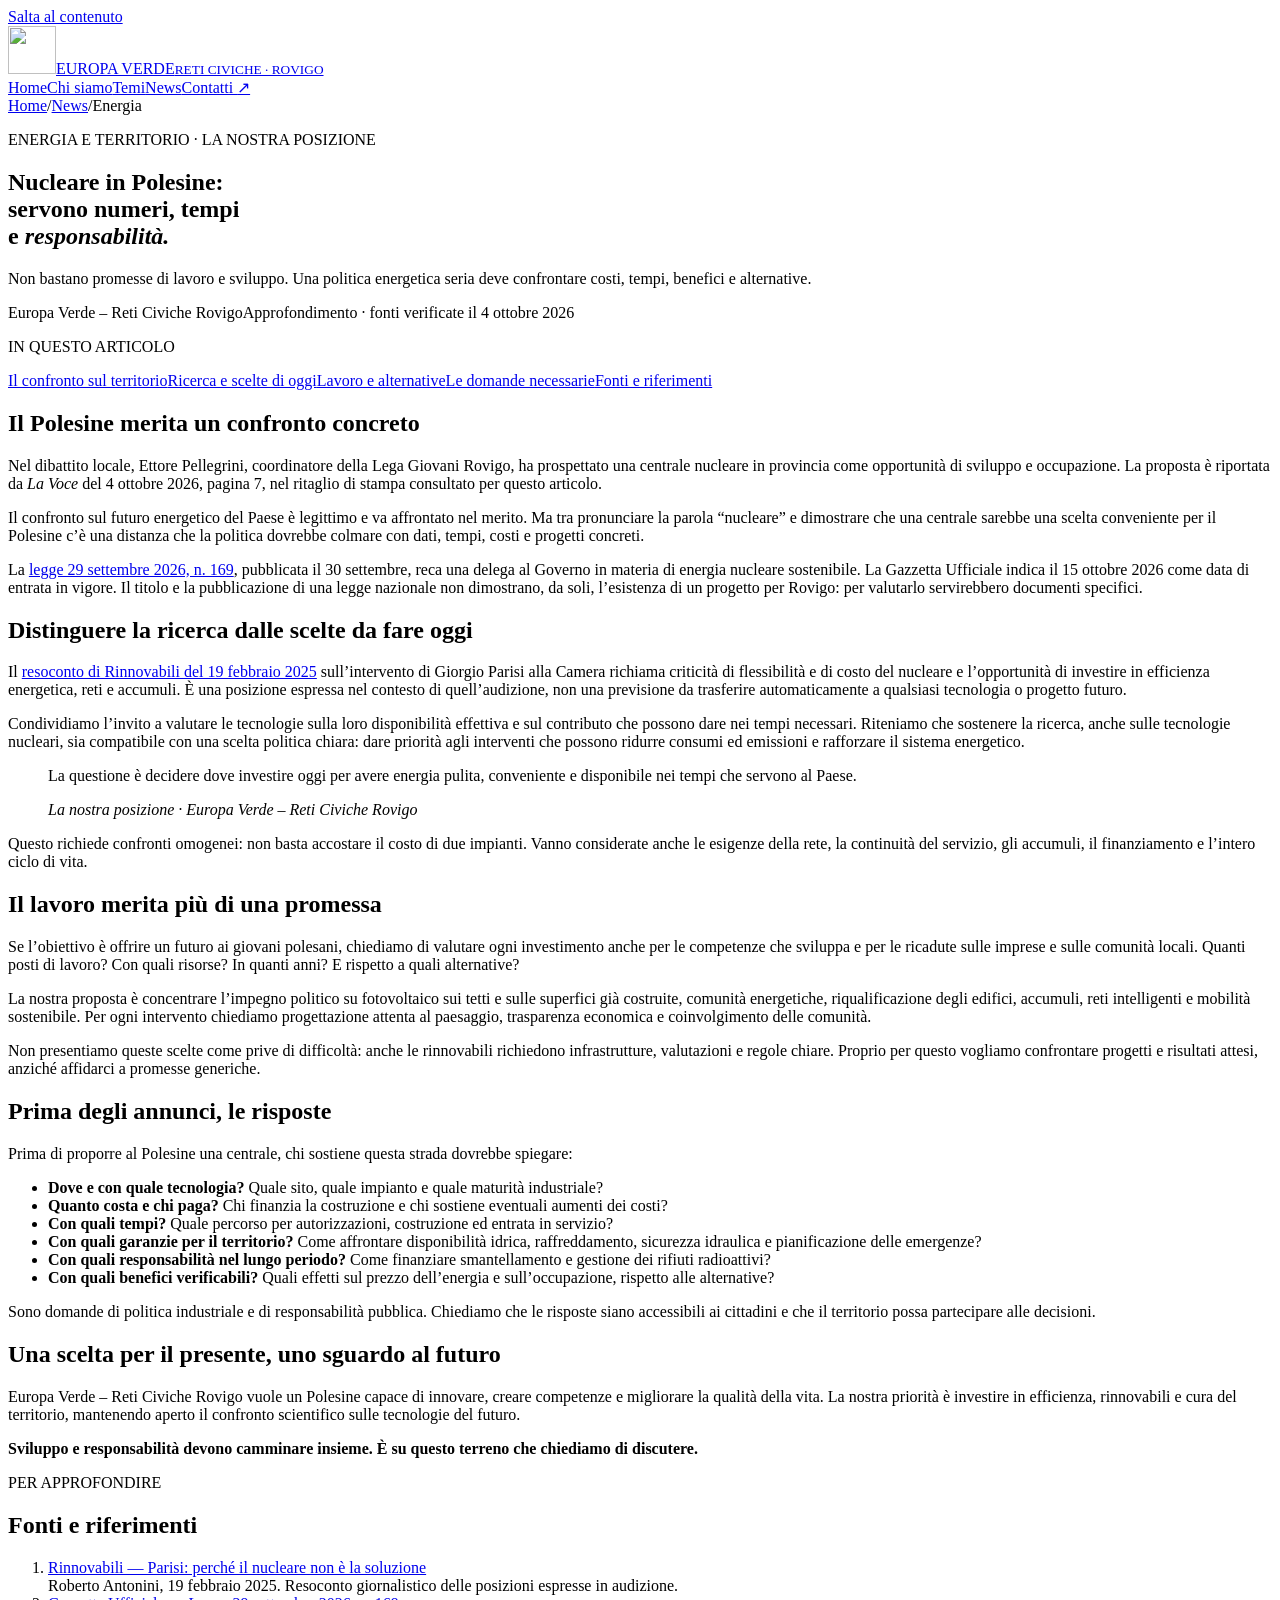
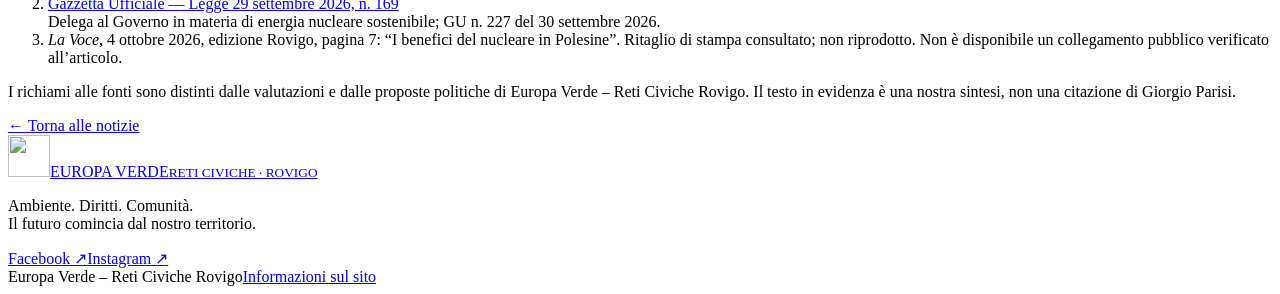
==== article-nucleare.html @ b0ae72b4 "Pubblica sito: articolo" ====
<!doctype html>
<html lang="it"><head><meta charset="utf-8"><meta name="viewport" content="width=device-width, initial-scale=1"><meta name="theme-color" content="#164f3b"><title>Nucleare in Polesine: numeri, tempi e responsabilità | Europa Verde Rovigo</title><meta name="description" content="La posizione di Europa Verde – Reti Civiche Rovigo: un confronto sul nucleare basato su costi, tempi, alternative e responsabilità, con fonti consultabili."><meta property="og:title" content="Nucleare in Polesine: numeri, tempi e responsabilità | Europa Verde Rovigo"><meta property="og:description" content="La posizione di Europa Verde – Reti Civiche Rovigo: un confronto sul nucleare basato su costi, tempi, alternative e responsabilità, con fonti consultabili."><meta property="og:locale" content="it_IT"><meta property="og:type" content="article"><link rel="icon" href="assets/img/logo-europa-verde-rovigo.jpg" type="image/jpeg"><link rel="stylesheet" href="assets/css/style.css"><script src="assets/js/main.js" defer></script></head><body><a class="skip" href="#contenuto">Salta al contenuto</a><header class="site-header"><div class="wrap header-inner"><a class="brand" href="index.html" aria-label="Europa Verde – Reti Civiche Rovigo, home"><img src="assets/img/logo-europa-verde-rovigo.jpg" width="48" height="48" alt=""><span>EUROPA VERDE<small>RETI CIVICHE · ROVIGO</small></span></a><button class="menu-toggle" type="button" aria-controls="menu" aria-expanded="false" hidden>Menu <span aria-hidden="true">☰</span></button><nav id="menu" aria-label="Navigazione principale"><a href="index.html">Home</a><a href="index.html#chi-siamo">Chi siamo</a><a href="index.html#temi">Temi</a><a href="index.html#news" aria-current="location">News</a><a class="nav-contact" href="index.html#contatti">Contatti <span aria-hidden="true">↗</span></a></nav></div></header><main id="contenuto"><div class="wrap breadcrumb"><a href="index.html">Home</a><span aria-hidden="true">/</span><a href="index.html#news">News</a><span aria-hidden="true">/</span><span>Energia</span></div><article><header class="article-header wrap"><p class="eyebrow">ENERGIA E TERRITORIO · LA NOSTRA POSIZIONE</p><h1>Nucleare in Polesine:<br> servono numeri, tempi<br> e <em>responsabilità.</em></h1><p class="lead">Non bastano promesse di lavoro e sviluppo. Una politica energetica seria deve confrontare costi, tempi, benefici e alternative.</p><div class="article-meta"><span>Europa Verde – Reti Civiche Rovigo</span><span>Approfondimento · fonti verificate il 4 ottobre 2026</span></div></header><div class="wrap article-layout"><aside class="article-aside"><p class="eyebrow">IN QUESTO ARTICOLO</p><nav aria-label="Indice dell’articolo"><a href="#confronto">Il confronto sul territorio</a><a href="#ricerca">Ricerca e scelte di oggi</a><a href="#lavoro">Lavoro e alternative</a><a href="#domande">Le domande necessarie</a><a href="#fonti">Fonti e riferimenti</a></nav><button type="button" class="copy-link" hidden>Copia link all’articolo ↗</button><p id="copy-status" class="small" role="status"></p></aside><div class="article-body"><section id="confronto"><h2>Il Polesine merita un confronto concreto</h2><p>Nel dibattito locale, Ettore Pellegrini, coordinatore della Lega Giovani Rovigo, ha prospettato una centrale nucleare in provincia come opportunità di sviluppo e occupazione. La proposta è riportata da <cite>La Voce</cite> del 4 ottobre 2026, pagina 7, nel ritaglio di stampa consultato per questo articolo.</p><p>Il confronto sul futuro energetico del Paese è legittimo e va affrontato nel merito. Ma tra pronunciare la parola “nucleare” e dimostrare che una centrale sarebbe una scelta conveniente per il Polesine c’è una distanza che la politica dovrebbe colmare con dati, tempi, costi e progetti concreti.</p><p>La <a href="https://www.gazzettaufficiale.it/eli/id/2026/09/30/26G00189/sg">legge 29 settembre 2026, n. 169</a>, pubblicata il 30 settembre, reca una delega al Governo in materia di energia nucleare sostenibile. La Gazzetta Ufficiale indica il 15 ottobre 2026 come data di entrata in vigore. Il titolo e la pubblicazione di una legge nazionale non dimostrano, da soli, l’esistenza di un progetto per Rovigo: per valutarlo servirebbero documenti specifici.</p></section><section id="ricerca"><h2>Distinguere la ricerca dalle scelte da fare oggi</h2><p>Il <a href="https://www.rinnovabili.it/mercato/politiche-e-normativa/parisi-nucleare-non-soluzione/">resoconto di Rinnovabili del 19 febbraio 2025</a> sull’intervento di Giorgio Parisi alla Camera richiama criticità di flessibilità e di costo del nucleare e l’opportunità di investire in efficienza energetica, reti e accumuli. È una posizione espressa nel contesto di quell’audizione, non una previsione da trasferire automaticamente a qualsiasi tecnologia o progetto futuro.</p><p>Condividiamo l’invito a valutare le tecnologie sulla loro disponibilità effettiva e sul contributo che possono dare nei tempi necessari. Riteniamo che sostenere la ricerca, anche sulle tecnologie nucleari, sia compatibile con una scelta politica chiara: dare priorità agli interventi che possono ridurre consumi ed emissioni e rafforzare il sistema energetico.</p><blockquote><p>La questione è decidere dove investire oggi per avere energia pulita, conveniente e disponibile nei tempi che servono al Paese.</p><cite>La nostra posizione · Europa Verde – Reti Civiche Rovigo</cite></blockquote><p>Questo richiede confronti omogenei: non basta accostare il costo di due impianti. Vanno considerate anche le esigenze della rete, la continuità del servizio, gli accumuli, il finanziamento e l’intero ciclo di vita.</p></section><section id="lavoro"><h2>Il lavoro merita più di una promessa</h2><p>Se l’obiettivo è offrire un futuro ai giovani polesani, chiediamo di valutare ogni investimento anche per le competenze che sviluppa e per le ricadute sulle imprese e sulle comunità locali. Quanti posti di lavoro? Con quali risorse? In quanti anni? E rispetto a quali alternative?</p><p>La nostra proposta è concentrare l’impegno politico su fotovoltaico sui tetti e sulle superfici già costruite, comunità energetiche, riqualificazione degli edifici, accumuli, reti intelligenti e mobilità sostenibile. Per ogni intervento chiediamo progettazione attenta al paesaggio, trasparenza economica e coinvolgimento delle comunità.</p><p>Non presentiamo queste scelte come prive di difficoltà: anche le rinnovabili richiedono infrastrutture, valutazioni e regole chiare. Proprio per questo vogliamo confrontare progetti e risultati attesi, anziché affidarci a promesse generiche.</p></section><section id="domande"><h2>Prima degli annunci, le risposte</h2><p>Prima di proporre al Polesine una centrale, chi sostiene questa strada dovrebbe spiegare:</p><ul><li><strong>Dove e con quale tecnologia?</strong> Quale sito, quale impianto e quale maturità industriale?</li><li><strong>Quanto costa e chi paga?</strong> Chi finanzia la costruzione e chi sostiene eventuali aumenti dei costi?</li><li><strong>Con quali tempi?</strong> Quale percorso per autorizzazioni, costruzione ed entrata in servizio?</li><li><strong>Con quali garanzie per il territorio?</strong> Come affrontare disponibilità idrica, raffreddamento, sicurezza idraulica e pianificazione delle emergenze?</li><li><strong>Con quali responsabilità nel lungo periodo?</strong> Come finanziare smantellamento e gestione dei rifiuti radioattivi?</li><li><strong>Con quali benefici verificabili?</strong> Quali effetti sul prezzo dell’energia e sull’occupazione, rispetto alle alternative?</li></ul><p>Sono domande di politica industriale e di responsabilità pubblica. Chiediamo che le risposte siano accessibili ai cittadini e che il territorio possa partecipare alle decisioni.</p><h2>Una scelta per il presente, uno sguardo al futuro</h2><p>Europa Verde – Reti Civiche Rovigo vuole un Polesine capace di innovare, creare competenze e migliorare la qualità della vita. La nostra priorità è investire in efficienza, rinnovabili e cura del territorio, mantenendo aperto il confronto scientifico sulle tecnologie del futuro.</p><p><strong>Sviluppo e responsabilità devono camminare insieme. È su questo terreno che chiediamo di discutere.</strong></p></section><section id="fonti" class="sources"><p class="eyebrow">PER APPROFONDIRE</p><h2>Fonti e riferimenti</h2><ol><li><a href="https://www.rinnovabili.it/mercato/politiche-e-normativa/parisi-nucleare-non-soluzione/">Rinnovabili — Parisi: perché il nucleare non è la soluzione</a><br> Roberto Antonini, 19 febbraio 2025. Resoconto giornalistico delle posizioni espresse in audizione.</li><li><a href="https://www.gazzettaufficiale.it/eli/id/2026/09/30/26G00189/sg">Gazzetta Ufficiale — Legge 29 settembre 2026, n. 169</a><br> Delega al Governo in materia di energia nucleare sostenibile; GU n. 227 del 30 settembre 2026.</li><li><cite>La Voce</cite>, 4 ottobre 2026, edizione Rovigo, pagina 7: “I benefici del nucleare in Polesine”. Ritaglio di stampa consultato; non riprodotto. Non è disponibile un collegamento pubblico verificato all’articolo.</li></ol><p class="small">I richiami alle fonti sono distinti dalle valutazioni e dalle proposte politiche di Europa Verde – Reti Civiche Rovigo. Il testo in evidenza è una nostra sintesi, non una citazione di Giorgio Parisi.</p></section><a class="text-link back-link" href="index.html#news">← Torna alle notizie</a></div></div></article></main><footer class="site-footer"><div class="wrap footer-top"><a class="brand" href="index.html"><img src="assets/img/logo-europa-verde-rovigo.jpg" width="42" height="42" alt=""><span>EUROPA VERDE<small>RETI CIVICHE · ROVIGO</small></span></a><p>Ambiente. Diritti. Comunità.<br> Il futuro comincia dal nostro territorio.</p><nav class="social-links" aria-label="Canali social"><a href="https://www.facebook.com/VerdiRetiCivichePolesine">Facebook <span aria-hidden="true">↗</span></a><a href="https://www.instagram.com/verdi_reticiviche/">Instagram <span aria-hidden="true">↗</span></a></nav></div><div class="wrap footer-bottom"><span>Europa Verde – Reti Civiche Rovigo</span><span><a href="privacy.html">Informazioni sul sito</a></span></div></footer></body></html>
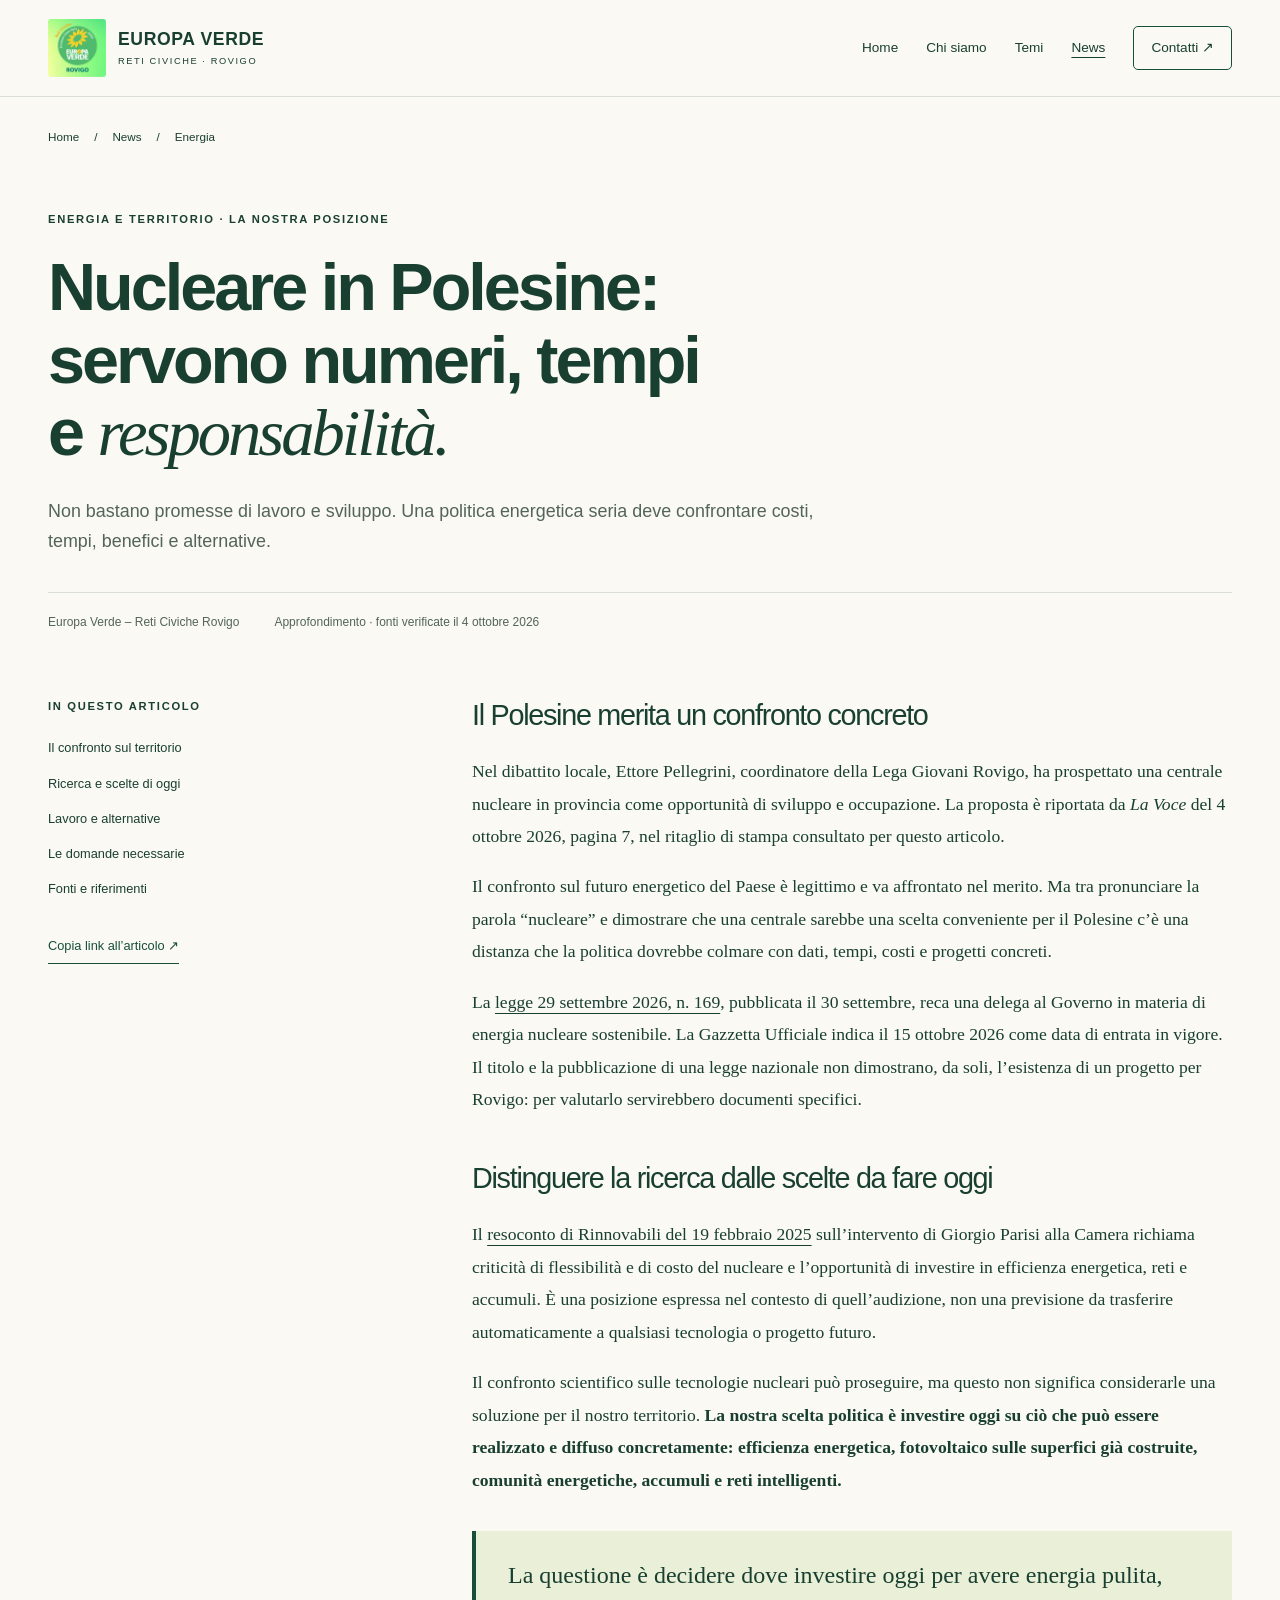
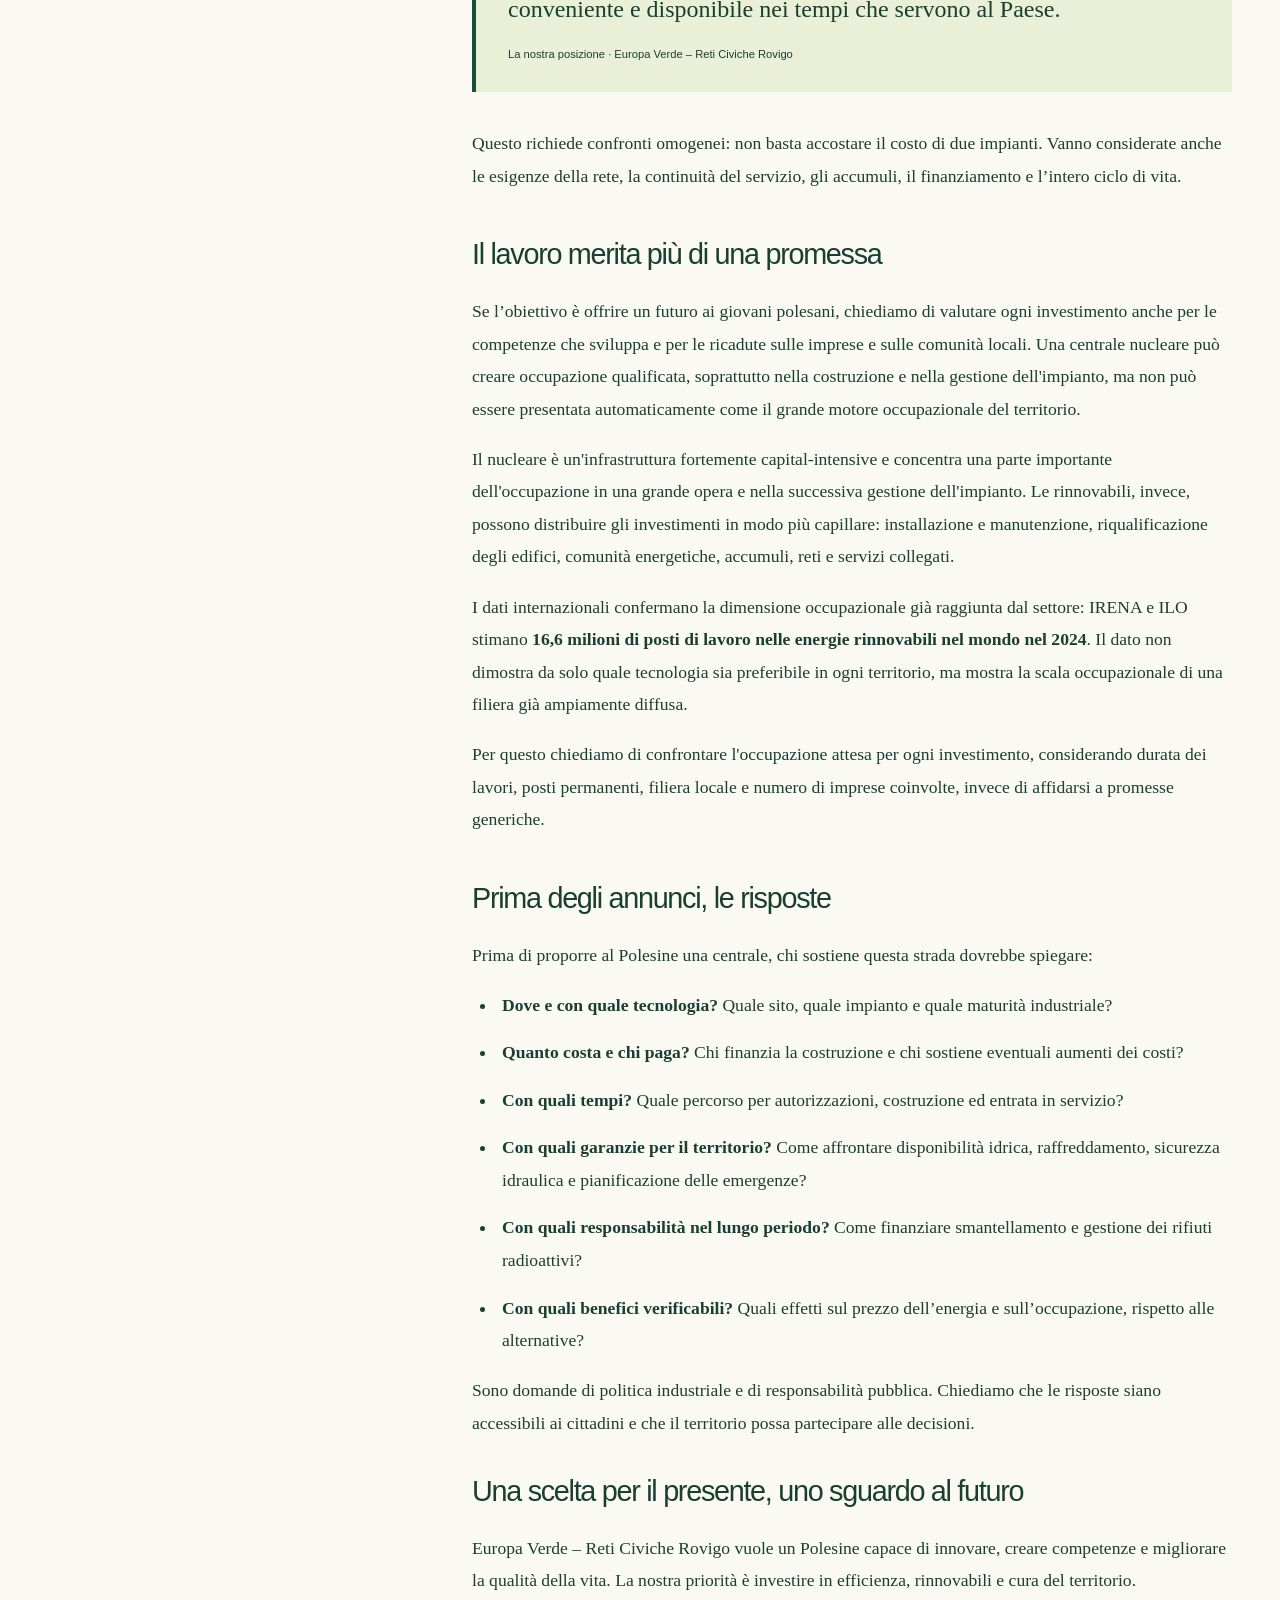
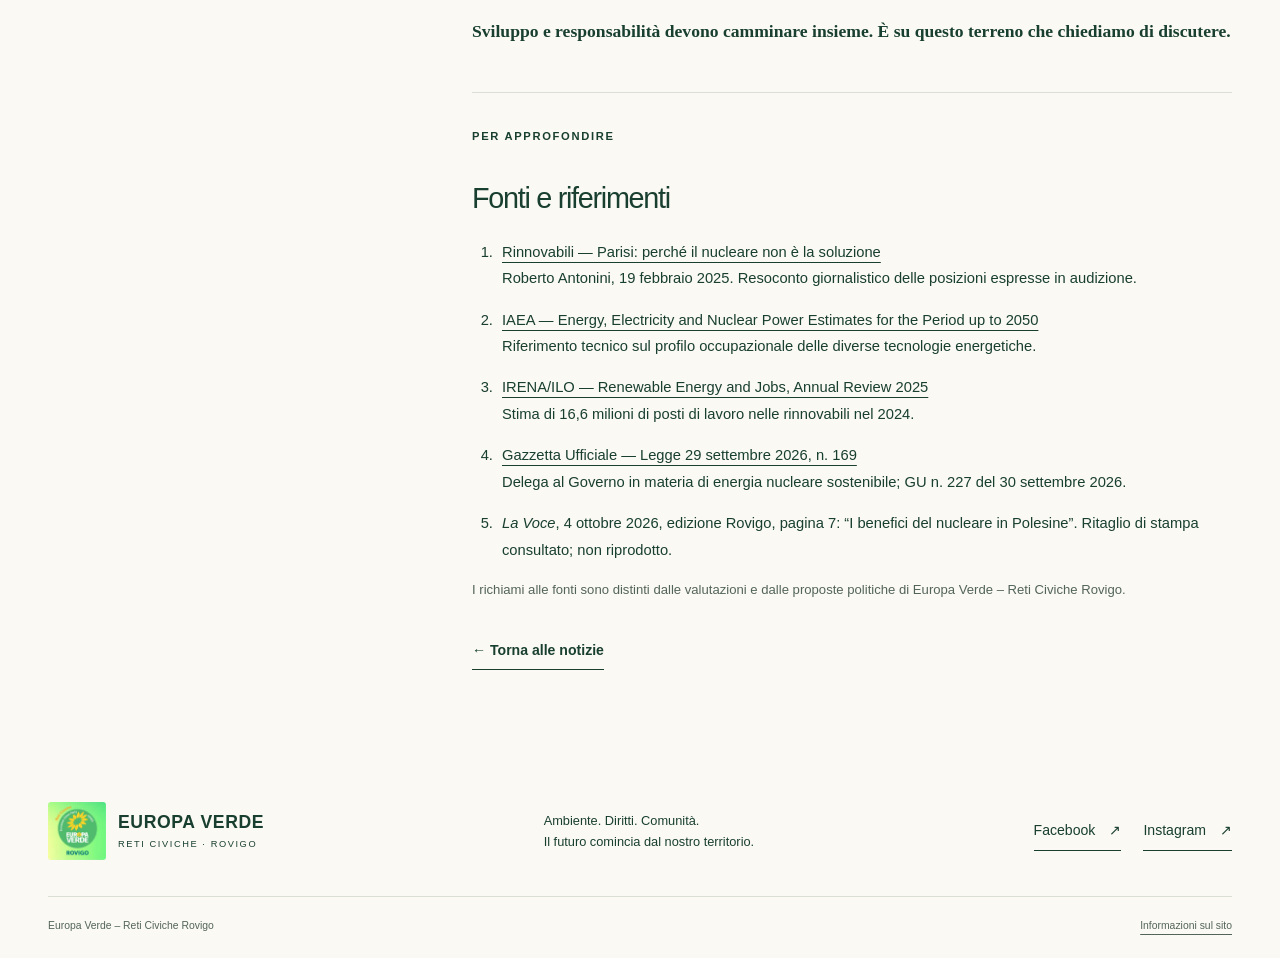
==== commit 39264a6e: "Rafforza posizione su nucleare e occupazione" ====
--- a/article-nucleare.html
+++ b/article-nucleare.html
@@ -1,2 +1,2 @@
 <!doctype html>
-<html lang="it"><head><meta charset="utf-8"><meta name="viewport" content="width=device-width, initial-scale=1"><meta name="theme-color" content="#164f3b"><title>Nucleare in Polesine: numeri, tempi e responsabilità | Europa Verde Rovigo</title><meta name="description" content="La posizione di Europa Verde – Reti Civiche Rovigo: un confronto sul nucleare basato su costi, tempi, alternative e responsabilità, con fonti consultabili."><meta property="og:title" content="Nucleare in Polesine: numeri, tempi e responsabilità | Europa Verde Rovigo"><meta property="og:description" content="La posizione di Europa Verde – Reti Civiche Rovigo: un confronto sul nucleare basato su costi, tempi, alternative e responsabilità, con fonti consultabili."><meta property="og:locale" content="it_IT"><meta property="og:type" content="article"><link rel="icon" href="assets/img/logo-europa-verde-rovigo.jpg" type="image/jpeg"><link rel="stylesheet" href="assets/css/style.css"><script src="assets/js/main.js" defer></script></head><body><a class="skip" href="#contenuto">Salta al contenuto</a><header class="site-header"><div class="wrap header-inner"><a class="brand" href="index.html" aria-label="Europa Verde – Reti Civiche Rovigo, home"><img src="assets/img/logo-europa-verde-rovigo.jpg" width="48" height="48" alt=""><span>EUROPA VERDE<small>RETI CIVICHE · ROVIGO</small></span></a><button class="menu-toggle" type="button" aria-controls="menu" aria-expanded="false" hidden>Menu <span aria-hidden="true">☰</span></button><nav id="menu" aria-label="Navigazione principale"><a href="index.html">Home</a><a href="index.html#chi-siamo">Chi siamo</a><a href="index.html#temi">Temi</a><a href="index.html#news" aria-current="location">News</a><a class="nav-contact" href="index.html#contatti">Contatti <span aria-hidden="true">↗</span></a></nav></div></header><main id="contenuto"><div class="wrap breadcrumb"><a href="index.html">Home</a><span aria-hidden="true">/</span><a href="index.html#news">News</a><span aria-hidden="true">/</span><span>Energia</span></div><article><header class="article-header wrap"><p class="eyebrow">ENERGIA E TERRITORIO · LA NOSTRA POSIZIONE</p><h1>Nucleare in Polesine:<br> servono numeri, tempi<br> e <em>responsabilità.</em></h1><p class="lead">Non bastano promesse di lavoro e sviluppo. Una politica energetica seria deve confrontare costi, tempi, benefici e alternative.</p><div class="article-meta"><span>Europa Verde – Reti Civiche Rovigo</span><span>Approfondimento · fonti verificate il 4 ottobre 2026</span></div></header><div class="wrap article-layout"><aside class="article-aside"><p class="eyebrow">IN QUESTO ARTICOLO</p><nav aria-label="Indice dell’articolo"><a href="#confronto">Il confronto sul territorio</a><a href="#ricerca">Ricerca e scelte di oggi</a><a href="#lavoro">Lavoro e alternative</a><a href="#domande">Le domande necessarie</a><a href="#fonti">Fonti e riferimenti</a></nav><button type="button" class="copy-link" hidden>Copia link all’articolo ↗</button><p id="copy-status" class="small" role="status"></p></aside><div class="article-body"><section id="confronto"><h2>Il Polesine merita un confronto concreto</h2><p>Nel dibattito locale, Ettore Pellegrini, coordinatore della Lega Giovani Rovigo, ha prospettato una centrale nucleare in provincia come opportunità di sviluppo e occupazione. La proposta è riportata da <cite>La Voce</cite> del 4 ottobre 2026, pagina 7, nel ritaglio di stampa consultato per questo articolo.</p><p>Il confronto sul futuro energetico del Paese è legittimo e va affrontato nel merito. Ma tra pronunciare la parola “nucleare” e dimostrare che una centrale sarebbe una scelta conveniente per il Polesine c’è una distanza che la politica dovrebbe colmare con dati, tempi, costi e progetti concreti.</p><p>La <a href="https://www.gazzettaufficiale.it/eli/id/2026/09/30/26G00189/sg">legge 29 settembre 2026, n. 169</a>, pubblicata il 30 settembre, reca una delega al Governo in materia di energia nucleare sostenibile. La Gazzetta Ufficiale indica il 15 ottobre 2026 come data di entrata in vigore. Il titolo e la pubblicazione di una legge nazionale non dimostrano, da soli, l’esistenza di un progetto per Rovigo: per valutarlo servirebbero documenti specifici.</p></section><section id="ricerca"><h2>Distinguere la ricerca dalle scelte da fare oggi</h2><p>Il <a href="https://www.rinnovabili.it/mercato/politiche-e-normativa/parisi-nucleare-non-soluzione/">resoconto di Rinnovabili del 19 febbraio 2025</a> sull’intervento di Giorgio Parisi alla Camera richiama criticità di flessibilità e di costo del nucleare e l’opportunità di investire in efficienza energetica, reti e accumuli. È una posizione espressa nel contesto di quell’audizione, non una previsione da trasferire automaticamente a qualsiasi tecnologia o progetto futuro.</p><p>Condividiamo l’invito a valutare le tecnologie sulla loro disponibilità effettiva e sul contributo che possono dare nei tempi necessari. Riteniamo che sostenere la ricerca, anche sulle tecnologie nucleari, sia compatibile con una scelta politica chiara: dare priorità agli interventi che possono ridurre consumi ed emissioni e rafforzare il sistema energetico.</p><blockquote><p>La questione è decidere dove investire oggi per avere energia pulita, conveniente e disponibile nei tempi che servono al Paese.</p><cite>La nostra posizione · Europa Verde – Reti Civiche Rovigo</cite></blockquote><p>Questo richiede confronti omogenei: non basta accostare il costo di due impianti. Vanno considerate anche le esigenze della rete, la continuità del servizio, gli accumuli, il finanziamento e l’intero ciclo di vita.</p></section><section id="lavoro"><h2>Il lavoro merita più di una promessa</h2><p>Se l’obiettivo è offrire un futuro ai giovani polesani, chiediamo di valutare ogni investimento anche per le competenze che sviluppa e per le ricadute sulle imprese e sulle comunità locali. Quanti posti di lavoro? Con quali risorse? In quanti anni? E rispetto a quali alternative?</p><p>La nostra proposta è concentrare l’impegno politico su fotovoltaico sui tetti e sulle superfici già costruite, comunità energetiche, riqualificazione degli edifici, accumuli, reti intelligenti e mobilità sostenibile. Per ogni intervento chiediamo progettazione attenta al paesaggio, trasparenza economica e coinvolgimento delle comunità.</p><p>Non presentiamo queste scelte come prive di difficoltà: anche le rinnovabili richiedono infrastrutture, valutazioni e regole chiare. Proprio per questo vogliamo confrontare progetti e risultati attesi, anziché affidarci a promesse generiche.</p></section><section id="domande"><h2>Prima degli annunci, le risposte</h2><p>Prima di proporre al Polesine una centrale, chi sostiene questa strada dovrebbe spiegare:</p><ul><li><strong>Dove e con quale tecnologia?</strong> Quale sito, quale impianto e quale maturità industriale?</li><li><strong>Quanto costa e chi paga?</strong> Chi finanzia la costruzione e chi sostiene eventuali aumenti dei costi?</li><li><strong>Con quali tempi?</strong> Quale percorso per autorizzazioni, costruzione ed entrata in servizio?</li><li><strong>Con quali garanzie per il territorio?</strong> Come affrontare disponibilità idrica, raffreddamento, sicurezza idraulica e pianificazione delle emergenze?</li><li><strong>Con quali responsabilità nel lungo periodo?</strong> Come finanziare smantellamento e gestione dei rifiuti radioattivi?</li><li><strong>Con quali benefici verificabili?</strong> Quali effetti sul prezzo dell’energia e sull’occupazione, rispetto alle alternative?</li></ul><p>Sono domande di politica industriale e di responsabilità pubblica. Chiediamo che le risposte siano accessibili ai cittadini e che il territorio possa partecipare alle decisioni.</p><h2>Una scelta per il presente, uno sguardo al futuro</h2><p>Europa Verde – Reti Civiche Rovigo vuole un Polesine capace di innovare, creare competenze e migliorare la qualità della vita. La nostra priorità è investire in efficienza, rinnovabili e cura del territorio, mantenendo aperto il confronto scientifico sulle tecnologie del futuro.</p><p><strong>Sviluppo e responsabilità devono camminare insieme. È su questo terreno che chiediamo di discutere.</strong></p></section><section id="fonti" class="sources"><p class="eyebrow">PER APPROFONDIRE</p><h2>Fonti e riferimenti</h2><ol><li><a href="https://www.rinnovabili.it/mercato/politiche-e-normativa/parisi-nucleare-non-soluzione/">Rinnovabili — Parisi: perché il nucleare non è la soluzione</a><br> Roberto Antonini, 19 febbraio 2025. Resoconto giornalistico delle posizioni espresse in audizione.</li><li><a href="https://www.gazzettaufficiale.it/eli/id/2026/09/30/26G00189/sg">Gazzetta Ufficiale — Legge 29 settembre 2026, n. 169</a><br> Delega al Governo in materia di energia nucleare sostenibile; GU n. 227 del 30 settembre 2026.</li><li><cite>La Voce</cite>, 4 ottobre 2026, edizione Rovigo, pagina 7: “I benefici del nucleare in Polesine”. Ritaglio di stampa consultato; non riprodotto. Non è disponibile un collegamento pubblico verificato all’articolo.</li></ol><p class="small">I richiami alle fonti sono distinti dalle valutazioni e dalle proposte politiche di Europa Verde – Reti Civiche Rovigo. Il testo in evidenza è una nostra sintesi, non una citazione di Giorgio Parisi.</p></section><a class="text-link back-link" href="index.html#news">← Torna alle notizie</a></div></div></article></main><footer class="site-footer"><div class="wrap footer-top"><a class="brand" href="index.html"><img src="assets/img/logo-europa-verde-rovigo.jpg" width="42" height="42" alt=""><span>EUROPA VERDE<small>RETI CIVICHE · ROVIGO</small></span></a><p>Ambiente. Diritti. Comunità.<br> Il futuro comincia dal nostro territorio.</p><nav class="social-links" aria-label="Canali social"><a href="https://www.facebook.com/VerdiRetiCivichePolesine">Facebook <span aria-hidden="true">↗</span></a><a href="https://www.instagram.com/verdi_reticiviche/">Instagram <span aria-hidden="true">↗</span></a></nav></div><div class="wrap footer-bottom"><span>Europa Verde – Reti Civiche Rovigo</span><span><a href="privacy.html">Informazioni sul sito</a></span></div></footer></body></html>+<html lang="it"><head><meta charset="utf-8"><meta name="viewport" content="width=device-width, initial-scale=1"><meta name="theme-color" content="#164f3b"><title>Nucleare in Polesine: numeri, tempi e responsabilità | Europa Verde Rovigo</title><meta name="description" content="La posizione di Europa Verde – Reti Civiche Rovigo: un confronto sul nucleare basato su costi, tempi, alternative e responsabilità, con fonti consultabili."><meta property="og:title" content="Nucleare in Polesine: numeri, tempi e responsabilità | Europa Verde Rovigo"><meta property="og:description" content="La posizione di Europa Verde – Reti Civiche Rovigo: un confronto sul nucleare basato su costi, tempi, alternative e responsabilità, con fonti consultabili."><meta property="og:locale" content="it_IT"><meta property="og:type" content="article"><link rel="icon" href="assets/img/logo-europa-verde-rovigo.jpg" type="image/jpeg"><link rel="stylesheet" href="assets/css/style.css"><script src="assets/js/main.js" defer></script></head><body><a class="skip" href="#contenuto">Salta al contenuto</a><header class="site-header"><div class="wrap header-inner"><a class="brand" href="index.html" aria-label="Europa Verde – Reti Civiche Rovigo, home"><img src="assets/img/logo-europa-verde-rovigo.jpg" width="48" height="48" alt=""><span>EUROPA VERDE<small>RETI CIVICHE · ROVIGO</small></span></a><button class="menu-toggle" type="button" aria-controls="menu" aria-expanded="false" hidden>Menu <span aria-hidden="true">☰</span></button><nav id="menu" aria-label="Navigazione principale"><a href="index.html">Home</a><a href="index.html#chi-siamo">Chi siamo</a><a href="index.html#temi">Temi</a><a href="index.html#news" aria-current="location">News</a><a class="nav-contact" href="index.html#contatti">Contatti <span aria-hidden="true">↗</span></a></nav></div></header><main id="contenuto"><div class="wrap breadcrumb"><a href="index.html">Home</a><span aria-hidden="true">/</span><a href="index.html#news">News</a><span aria-hidden="true">/</span><span>Energia</span></div><article><header class="article-header wrap"><p class="eyebrow">ENERGIA E TERRITORIO · LA NOSTRA POSIZIONE</p><h1>Nucleare in Polesine:<br> servono numeri, tempi<br> e <em>responsabilità.</em></h1><p class="lead">Non bastano promesse di lavoro e sviluppo. Una politica energetica seria deve confrontare costi, tempi, benefici e alternative.</p><div class="article-meta"><span>Europa Verde – Reti Civiche Rovigo</span><span>Approfondimento · fonti verificate il 4 ottobre 2026</span></div></header><div class="wrap article-layout"><aside class="article-aside"><p class="eyebrow">IN QUESTO ARTICOLO</p><nav aria-label="Indice dell’articolo"><a href="#confronto">Il confronto sul territorio</a><a href="#ricerca">Ricerca e scelte di oggi</a><a href="#lavoro">Lavoro e alternative</a><a href="#domande">Le domande necessarie</a><a href="#fonti">Fonti e riferimenti</a></nav><button type="button" class="copy-link" hidden>Copia link all’articolo ↗</button><p id="copy-status" class="small" role="status"></p></aside><div class="article-body"><section id="confronto"><h2>Il Polesine merita un confronto concreto</h2><p>Nel dibattito locale, Ettore Pellegrini, coordinatore della Lega Giovani Rovigo, ha prospettato una centrale nucleare in provincia come opportunità di sviluppo e occupazione. La proposta è riportata da <cite>La Voce</cite> del 4 ottobre 2026, pagina 7, nel ritaglio di stampa consultato per questo articolo.</p><p>Il confronto sul futuro energetico del Paese è legittimo e va affrontato nel merito. Ma tra pronunciare la parola “nucleare” e dimostrare che una centrale sarebbe una scelta conveniente per il Polesine c’è una distanza che la politica dovrebbe colmare con dati, tempi, costi e progetti concreti.</p><p>La <a href="https://www.gazzettaufficiale.it/eli/id/2026/09/30/26G00189/sg">legge 29 settembre 2026, n. 169</a>, pubblicata il 30 settembre, reca una delega al Governo in materia di energia nucleare sostenibile. La Gazzetta Ufficiale indica il 15 ottobre 2026 come data di entrata in vigore. Il titolo e la pubblicazione di una legge nazionale non dimostrano, da soli, l’esistenza di un progetto per Rovigo: per valutarlo servirebbero documenti specifici.</p></section><section id="ricerca"><h2>Distinguere la ricerca dalle scelte da fare oggi</h2><p>Il <a href="https://www.rinnovabili.it/mercato/politiche-e-normativa/parisi-nucleare-non-soluzione/">resoconto di Rinnovabili del 19 febbraio 2025</a> sull’intervento di Giorgio Parisi alla Camera richiama criticità di flessibilità e di costo del nucleare e l’opportunità di investire in efficienza energetica, reti e accumuli. È una posizione espressa nel contesto di quell’audizione, non una previsione da trasferire automaticamente a qualsiasi tecnologia o progetto futuro.</p><p>Il confronto scientifico sulle tecnologie nucleari può proseguire, ma questo non significa considerarle una soluzione per il nostro territorio. <strong>La nostra scelta politica è investire oggi su ciò che può essere realizzato e diffuso concretamente: efficienza energetica, fotovoltaico sulle superfici già costruite, comunità energetiche, accumuli e reti intelligenti.</strong></p><blockquote><p>La questione è decidere dove investire oggi per avere energia pulita, conveniente e disponibile nei tempi che servono al Paese.</p><cite>La nostra posizione · Europa Verde – Reti Civiche Rovigo</cite></blockquote><p>Questo richiede confronti omogenei: non basta accostare il costo di due impianti. Vanno considerate anche le esigenze della rete, la continuità del servizio, gli accumuli, il finanziamento e l’intero ciclo di vita.</p></section><section id="lavoro"><h2>Il lavoro merita più di una promessa</h2><p>Se l’obiettivo è offrire un futuro ai giovani polesani, chiediamo di valutare ogni investimento anche per le competenze che sviluppa e per le ricadute sulle imprese e sulle comunità locali. Una centrale nucleare può creare occupazione qualificata, soprattutto nella costruzione e nella gestione dell'impianto, ma non può essere presentata automaticamente come il grande motore occupazionale del territorio.</p><p>Il nucleare è un'infrastruttura fortemente capital-intensive e concentra una parte importante dell'occupazione in una grande opera e nella successiva gestione dell'impianto. Le rinnovabili, invece, possono distribuire gli investimenti in modo più capillare: installazione e manutenzione, riqualificazione degli edifici, comunità energetiche, accumuli, reti e servizi collegati.</p><p>I dati internazionali confermano la dimensione occupazionale già raggiunta dal settore: IRENA e ILO stimano <strong>16,6 milioni di posti di lavoro nelle energie rinnovabili nel mondo nel 2024</strong>. Il dato non dimostra da solo quale tecnologia sia preferibile in ogni territorio, ma mostra la scala occupazionale di una filiera già ampiamente diffusa.</p><p>Per questo chiediamo di confrontare l'occupazione attesa per ogni investimento, considerando durata dei lavori, posti permanenti, filiera locale e numero di imprese coinvolte, invece di affidarsi a promesse generiche.</p></section><section id="domande"><h2>Prima degli annunci, le risposte</h2><p>Prima di proporre al Polesine una centrale, chi sostiene questa strada dovrebbe spiegare:</p><ul><li><strong>Dove e con quale tecnologia?</strong> Quale sito, quale impianto e quale maturità industriale?</li><li><strong>Quanto costa e chi paga?</strong> Chi finanzia la costruzione e chi sostiene eventuali aumenti dei costi?</li><li><strong>Con quali tempi?</strong> Quale percorso per autorizzazioni, costruzione ed entrata in servizio?</li><li><strong>Con quali garanzie per il territorio?</strong> Come affrontare disponibilità idrica, raffreddamento, sicurezza idraulica e pianificazione delle emergenze?</li><li><strong>Con quali responsabilità nel lungo periodo?</strong> Come finanziare smantellamento e gestione dei rifiuti radioattivi?</li><li><strong>Con quali benefici verificabili?</strong> Quali effetti sul prezzo dell’energia e sull’occupazione, rispetto alle alternative?</li></ul><p>Sono domande di politica industriale e di responsabilità pubblica. Chiediamo che le risposte siano accessibili ai cittadini e che il territorio possa partecipare alle decisioni.</p><h2>Una scelta per il presente, uno sguardo al futuro</h2><p>Europa Verde – Reti Civiche Rovigo vuole un Polesine capace di innovare, creare competenze e migliorare la qualità della vita. La nostra priorità è investire in efficienza, rinnovabili e cura del territorio.</p><p><strong>Sviluppo e responsabilità devono camminare insieme. È su questo terreno che chiediamo di discutere.</strong></p></section><section id="fonti" class="sources"><p class="eyebrow">PER APPROFONDIRE</p><h2>Fonti e riferimenti</h2><ol><li><a href="https://www.rinnovabili.it/mercato/politiche-e-normativa/parisi-nucleare-non-soluzione/">Rinnovabili — Parisi: perché il nucleare non è la soluzione</a><br> Roberto Antonini, 19 febbraio 2025. Resoconto giornalistico delle posizioni espresse in audizione.</li><li><a href="https://www-pub.iaea.org/MTCD/Publications/PDF/TE-2014web.pdf">IAEA — Energy, Electricity and Nuclear Power Estimates for the Period up to 2050</a><br> Riferimento tecnico sul profilo occupazionale delle diverse tecnologie energetiche.</li><li><a href="https://www.irena.org/Publications/2026/Jan/Renewable-energy-and-jobs-Annual-review-2025">IRENA/ILO — Renewable Energy and Jobs, Annual Review 2025</a><br> Stima di 16,6 milioni di posti di lavoro nelle rinnovabili nel 2024.</li><li><a href="https://www.gazzettaufficiale.it/eli/id/2026/09/30/26G00189/sg">Gazzetta Ufficiale — Legge 29 settembre 2026, n. 169</a><br> Delega al Governo in materia di energia nucleare sostenibile; GU n. 227 del 30 settembre 2026.</li><li><cite>La Voce</cite>, 4 ottobre 2026, edizione Rovigo, pagina 7: “I benefici del nucleare in Polesine”. Ritaglio di stampa consultato; non riprodotto.</li></ol><p class="small">I richiami alle fonti sono distinti dalle valutazioni e dalle proposte politiche di Europa Verde – Reti Civiche Rovigo.</p></section><a class="text-link back-link" href="index.html#news">← Torna alle notizie</a></div></div></article></main><footer class="site-footer"><div class="wrap footer-top"><a class="brand" href="index.html"><img src="assets/img/logo-europa-verde-rovigo.jpg" width="42" height="42" alt=""><span>EUROPA VERDE<small>RETI CIVICHE · ROVIGO</small></span></a><p>Ambiente. Diritti. Comunità.<br> Il futuro comincia dal nostro territorio.</p><nav class="social-links" aria-label="Canali social"><a href="https://www.facebook.com/VerdiRetiCivichePolesine">Facebook <span aria-hidden="true">↗</span></a><a href="https://www.instagram.com/verdi_reticiviche/">Instagram <span aria-hidden="true">↗</span></a></nav></div><div class="wrap footer-bottom"><span>Europa Verde – Reti Civiche Rovigo</span><span><a href="privacy.html">Informazioni sul sito</a></span></div></footer></body></html>
--- a/assets/css/style.css
+++ b/assets/css/style.css
@@ -0,0 +1,13 @@
+/* Identità visiva: modificare qui colori e font. Nessuna dipendenza esterna. */
+:root{--green:#164f3b;--ink:#193f31;--paper:#faf9f3;--lime:#dfec9b;--muted:#53645a;--line:#d9dfd4;--white:#fff;--radius:5px}*{box-sizing:border-box}html{scroll-behavior:smooth;scroll-padding-top:108px}body{margin:0;background:var(--paper);color:var(--ink);font-family:Arial,Helvetica,sans-serif;line-height:1.65}img{max-width:100%;display:block}a{color:inherit;text-underline-offset:5px}button{font:inherit;cursor:pointer}a,button{-webkit-tap-highlight-color:transparent}a:focus-visible,button:focus-visible{outline:3px solid #aa551d;outline-offset:5px}h1,h2,h3,p,figure{margin:0}h1,h2,h3{line-height:1.09;letter-spacing:-.045em}h1{font-size:clamp(3rem,5.5vw,5.5rem);font-weight:600}h2{font-size:clamp(2rem,3.3vw,3.3rem);font-weight:500}h3{font-weight:500}em{font-family:Georgia,serif;font-weight:400}p+p{margin-top:1em}.wrap{width:min(1240px,calc(100% - 96px));margin-inline:auto}.section{padding-block:100px}.eyebrow{font-size:.7rem;font-weight:700;letter-spacing:.15em;line-height:1.6;margin-bottom:22px}.small{font-size:.82rem;color:var(--muted)}.skip{position:fixed;left:12px;top:-100px;background:white;padding:14px;z-index:99}.skip:focus{top:10px}.site-header{position:sticky;top:0;background:rgba(250,249,243,.97);border-bottom:1px solid var(--line);z-index:10}.header-inner{display:flex;align-items:center;justify-content:space-between;min-height:96px;gap:24px}.brand{display:flex;align-items:center;gap:12px;text-decoration:none;line-height:1.25;font-size:1.1rem;font-weight:800;letter-spacing:.035em;flex-shrink:0}.brand small{display:block;font-size:.58rem;letter-spacing:.17em;font-weight:500;margin-top:5px}.site-header nav{display:flex;gap:28px;align-items:center;font-size:.85rem}.site-header nav a{text-decoration:none}.site-header nav a:hover,.site-header nav a[aria-current]{text-decoration:underline}.nav-contact{border:1px solid var(--green);padding:10px 17px;border-radius:var(--radius)}.menu-toggle{background:transparent;border:1px solid var(--line);padding:8px 12px}.hero{display:grid;grid-template-columns:1.12fr 1fr;gap:60px;align-items:center;padding-block:54px 66px}.hero-copy{padding-block:20px}.dot{display:inline-block;width:7px;height:7px;border-radius:50%;background:var(--green);margin-right:10px}.lead{font-size:1.12rem;line-height:1.7;color:var(--muted);max-width:500px;margin-top:26px}.hero h1 em{color:#417c50}.actions{display:flex;align-items:center;gap:28px;margin-top:30px;flex-wrap:wrap}.button{display:inline-flex;gap:30px;align-items:center;background:var(--green);color:white;padding:15px 21px;border-radius:var(--radius);text-decoration:none;font-size:.85rem}.button:hover{background:#27644b}.text-link{font-size:.88rem;font-weight:700;text-decoration:none;border-bottom:1px solid currentColor;padding-bottom:6px;display:inline-block}.text-link span{margin-left:16px}.hero-note{margin-top:48px;font-size:.73rem;letter-spacing:.02em;color:var(--muted)}.hero-art{position:relative;overflow:hidden;border-radius:160px 5px 5px 5px;align-self:stretch;min-height:520px;background:var(--green)}.hero-art img{width:100%;height:100%;object-fit:cover}.hero-art:after{content:'';position:absolute;inset:50% 0 0;background:linear-gradient(transparent,rgba(10,44,32,.84))}.hero-art figcaption{position:absolute;left:32px;bottom:30px;color:white;z-index:1;font-size:1.4rem;line-height:1.4}.hero-art figcaption strong{font-family:Georgia,serif;font-weight:400;font-style:italic}.hero-art figcaption span{display:block;font-size:.55rem;letter-spacing:.15em;margin-top:24px}.values-band{background:var(--green);color:var(--lime);padding-block:22px}.values-band .wrap{display:flex;justify-content:space-between;align-items:center;gap:20px}.values-band span{font-size:.7rem;letter-spacing:.1em;text-transform:uppercase}.values-band p{font-size:1.2rem;word-spacing:5px}.values-band b{padding-inline:15px;font-weight:400}.about{display:grid;grid-template-columns:1fr 1fr;gap:85px}.about p:not(.eyebrow){color:var(--muted)}.about .large-copy{font-size:1.3rem;color:var(--ink)!important;line-height:1.55}.about .text-link{margin-top:25px}.themes{background:#eef0e7}.section-heading{display:flex;align-items:end;justify-content:space-between;gap:30px;margin-bottom:45px}.section-heading>p{font-size:.9rem;color:var(--muted)}.theme-grid{display:grid;grid-template-columns:repeat(5,1fr);gap:26px}.theme{border-top:1px solid #acbdad;padding-top:24px}.theme-number{font-family:Georgia,serif;font-style:italic;font-size:1.15rem;color:#59775a}.theme h3{font-size:1.35rem;margin:38px 0 14px;letter-spacing:-.03em;line-height:1.2}.theme p{font-size:.86rem;color:var(--muted)}.section-label{font-size:.62rem;letter-spacing:.12em}.news-feature{display:grid;grid-template-columns:1fr 1fr;background:white;border:1px solid var(--line);border-radius:var(--radius);overflow:hidden}.news-visual{background:#dfe8b4;padding:36px 42px;position:relative;overflow:hidden;display:flex;flex-direction:column;justify-content:space-between;min-height:400px}.news-visual span{font-size:.6rem;font-weight:700;letter-spacing:.13em;z-index:1}.news-visual p{font-size:3.35rem;line-height:1.08;letter-spacing:-.05em;z-index:1;margin:25px 0}.orb{position:absolute;width:300px;height:300px;border:1px solid #759057;border-radius:50%;right:-120px;bottom:20px;box-shadow:0 0 0 24px #dfe8b4,0 0 0 25px #759057,0 0 0 49px #dfe8b4,0 0 0 50px #759057}.news-copy{padding:42px;display:flex;flex-direction:column;align-items:start;justify-content:center}.news-copy h3{font-size:2.2rem;line-height:1.14}.news-copy h3 a{text-decoration:none}.news-copy h3 a:hover{text-decoration:underline}.news-copy>p:not(.eyebrow){margin-top:24px;color:var(--muted);font-size:.95rem}.news-copy .text-link{margin-top:28px}.separator{padding-inline:12px;color:#829184}.contact{background:var(--green);color:var(--paper)}.contact-inner{display:grid;grid-template-columns:1.1fr 1fr;gap:100px;align-items:center}.contact h2{color:var(--lime)}.contact-inner>div>p:not(.eyebrow){max-width:460px;margin-top:25px}.contact-panel{border:1px solid #73927e;padding:30px}.contact-panel h3{font-size:1.7rem}.contact-symbol{float:right;font-size:2rem;color:var(--lime);line-height:1}.contact-panel p{color:#e0e8d9;font-size:.95rem}.contact-panel .small{border-top:1px solid #73927e;padding-top:20px;font-size:.8rem}.site-footer{padding-block:42px 24px}.footer-top{display:flex;justify-content:space-between;align-items:center;gap:25px}.footer-top>p,.footer-top>a:last-child{font-size:.8rem}.footer-bottom{display:flex;justify-content:space-between;gap:16px;border-top:1px solid var(--line);margin-top:36px;padding-top:20px;font-size:.65rem;color:var(--muted)}.breadcrumb{display:flex;gap:15px;flex-wrap:wrap;font-size:.73rem;padding-block:30px}.breadcrumb a{text-decoration:none}.article-header{padding-block:35px 50px}.article-header h1{font-size:clamp(2.6rem,5.2vw,5rem);max-width:1050px}.article-header .lead{max-width:780px}.article-meta{border-top:1px solid var(--line);margin-top:35px;padding-top:20px;display:flex;gap:35px;font-size:.75rem;color:var(--muted);flex-wrap:wrap}.article-layout{display:grid;grid-template-columns:240px minmax(0,760px);gap:80px;justify-content:space-between;padding-block:15px 90px}.article-aside{position:sticky;top:135px;align-self:start}.article-aside nav{display:flex;flex-direction:column;gap:14px;font-size:.8rem}.article-aside nav a{text-decoration:none}.article-aside nav a:hover{text-decoration:underline}.copy-link{background:none;border:0;border-bottom:1px solid var(--green);padding:0 0 7px;color:var(--green);font-size:.8rem;margin-top:36px}.article-body{font-family:Georgia,serif;font-size:1.1rem;line-height:1.85}.article-body section+section{margin-top:45px}.article-body h2{font-family:Arial,Helvetica,sans-serif;font-size:1.8rem;margin:0 0 23px;line-height:1.2}.article-body p+h2{margin-top:35px}.article-body a{overflow-wrap:anywhere;text-decoration-thickness:1px}.article-body blockquote{margin:35px 0;padding:28px 32px;border-left:4px solid var(--green);background:#eaf0d7;font-size:1.5rem;line-height:1.4}.article-body blockquote cite{display:block;font: .7rem/1.6 Arial,sans-serif;margin-top:20px}.article-body li{padding-left:5px;margin-bottom:15px}.article-body ul,.article-body ol{padding-left:25px}.sources{border-top:1px solid var(--line);padding-top:35px;font: .92rem/1.8 Arial,sans-serif}.sources .eyebrow{font-family:Arial,sans-serif}.back-link{margin-top:35px;font-family:Arial,sans-serif}.legal{max-width:800px}.legal h1{font-size:3rem;margin-bottom:30px}.legal h2{font-size:1.6rem;margin:32px 0 18px}.legal>.text-link{margin-top:30px}[hidden]{display:none!important}
+@media(min-width:821px){.menu-toggle{display:none}}@media(max-width:1100px){.wrap{width:calc(100% - 56px)}.site-header nav{gap:18px}.hero{gap:32px}.theme-grid{gap:18px}.theme h3{font-size:1.15rem}.article-layout{gap:40px;grid-template-columns:200px minmax(0,1fr)}}
+@media(max-width:820px){html{scroll-padding-top:95px}.wrap{width:calc(100% - 40px)}.header-inner{min-height:80px;flex-wrap:wrap;padding-block:14px;gap:16px}.brand{font-size:.96rem}.brand img{width:40px;height:40px}.site-header nav{width:100%;flex-wrap:wrap;gap:14px 22px;padding-bottom:8px}.site-header nav[data-collapsed="true"]{display:none}.section{padding-block:64px}.hero{grid-template-columns:1fr;padding-block:35px 40px;gap:25px}.hero h1{font-size:clamp(3.2rem,9vw,4.8rem)}.hero h1 br:nth-of-type(2){display:none}.hero-art{min-height:0;height:370px;border-radius:100px 4px 4px 4px}.hero-art img{object-position:center 38%}.hero-note{margin-top:27px}.values-band .wrap{align-items:start;flex-direction:column;gap:8px}.values-band p{font-size:1.05rem;word-spacing:0}.values-band b{padding-inline:8px}.about{grid-template-columns:1fr;gap:28px}.theme-grid{grid-template-columns:repeat(2,1fr);gap:30px}.theme h3{margin-top:18px;font-size:1.4rem}.theme:last-child{grid-column:1/-1;max-width:100%}.section-heading{align-items:start;flex-direction:column;gap:22px}.news-feature{grid-template-columns:1fr}.news-visual{min-height:330px}.news-copy{padding:30px}.contact-inner{grid-template-columns:1fr;gap:35px}.footer-top{align-items:start;flex-wrap:wrap}.footer-bottom{flex-direction:column}.article-layout{grid-template-columns:1fr;gap:30px}.article-aside{position:static;border-block:1px solid var(--line);padding-block:22px}.article-aside nav{flex-direction:row;flex-wrap:wrap;gap:12px 22px}.article-aside .eyebrow{margin-bottom:13px}.copy-link{margin-top:20px}.article-header{padding-top:15px}.article-header h1 br{display:none}.article-header h1{line-height:1.1}.article-body{font-size:1.05rem}.article-body blockquote{margin-inline:0;padding:24px;font-size:1.3rem}}@media(max-width:380px){.brand{font-size:.82rem;gap:8px}.brand small{font-size:.49rem}.menu-toggle{padding:6px 8px;font-size:.8rem}.hero h1{font-size:2.9rem}.actions{gap:20px}.news-copy h3{font-size:1.85rem}}@media(prefers-reduced-motion:reduce){html{scroll-behavior:auto}}@media print{.site-header,.site-footer,.article-aside,.breadcrumb,.back-link{display:none}.wrap{width:100%}.article-layout{display:block;padding:0}.article-header{padding:0 0 25px}.article-header h1{font-size:30pt}.article-body{font-size:11pt}body{background:white;color:black}a{color:black}h2{break-after:avoid}.article-body blockquote{break-inside:avoid}}
+
+/* Marchio fornito: immagine integrale, senza ritagli o rielaborazioni. */
+.brand img{width:58px;height:58px;object-fit:contain;border-radius:3px;flex-shrink:0}
+.social-links{display:flex;gap:14px 22px;flex-wrap:wrap;font-size:.88rem}
+.social-links a{display:inline-flex;align-items:center;gap:14px;padding:8px 0;text-decoration:none;border-bottom:1px solid currentColor}
+.social-links a:hover{text-decoration:underline}
+.contact-panel .social-links{margin-top:24px;color:var(--lime)}
+@media(max-width:820px){.brand img{width:46px;height:46px}}
+@media(max-width:380px){.brand img{width:40px;height:40px}}
